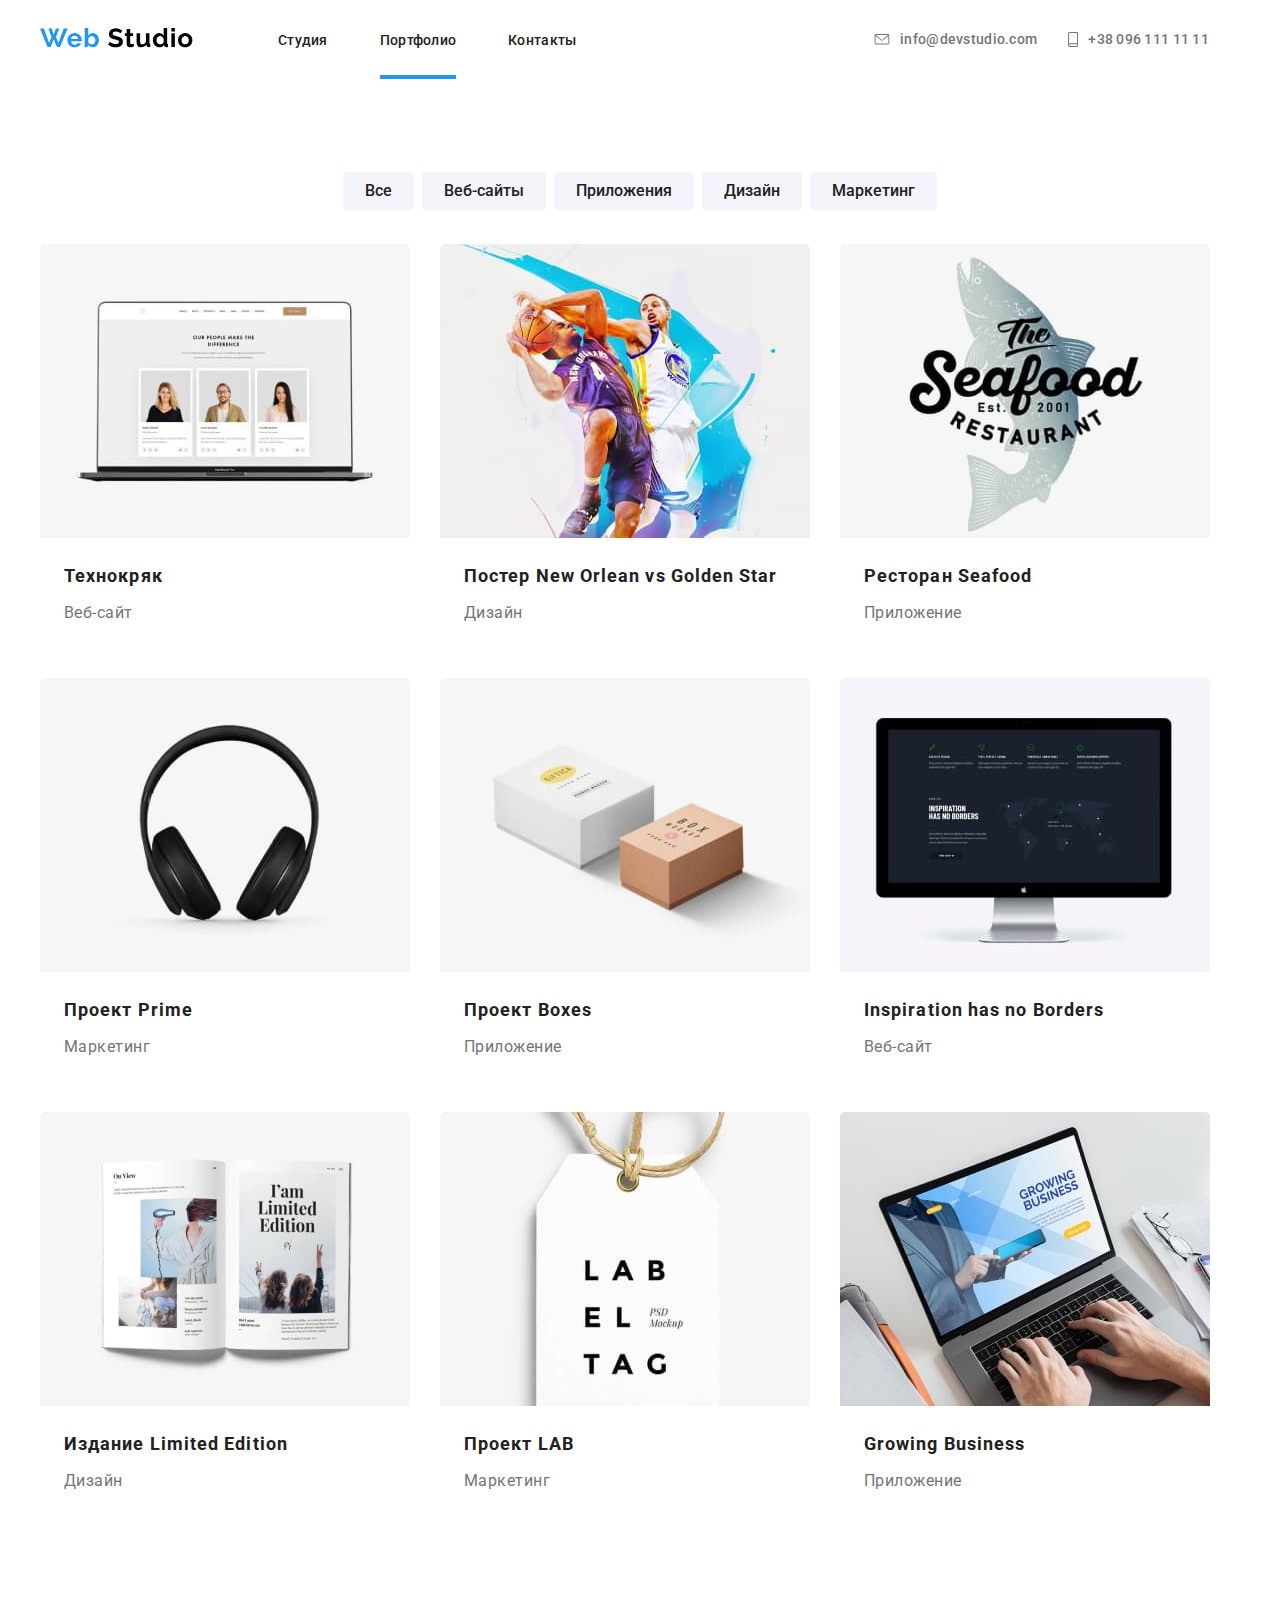
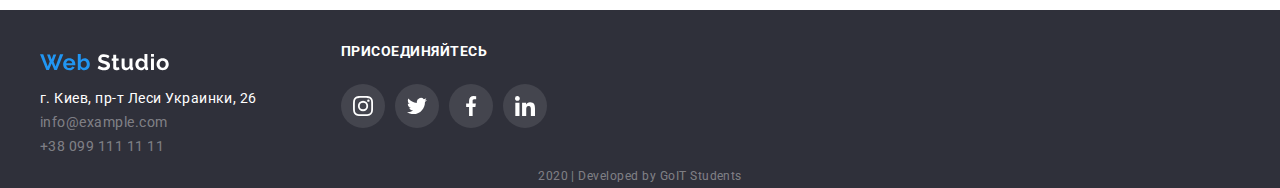
==== portfolio.html @ e6ce09cf "Создала 6 дз" ====
<!DOCTYPE html>
<html lang="en">
  <head>
    <meta charset="UTF-8" />
    <meta name="viewport" content="width=device-width, initial-scale=1.0" />
    <title>Document</title>
    <link rel="stylesheet" href="./css/normalize.css" />
    <link rel="stylesheet" href="./css/styles.css" />
  </head>
  <body>
    <!-- Шапка сайта -->
    <header>
      <nav>
        <div class="container main-nav">
          <a href="./index.html">
            <svg width="153px" height="30px">
              <use href="./images/sprite.svg#logo"></use>
            </svg>
          </a>

          <ul class="site-nav">
            <li class="site-nav-item">
              <a href="./index.html" class="menu">Студия</a>
            </li>
            <li class="site-nav-item">
              <a href="./portfolio.html" class="menu menu2">Портфолио</a>
            </li>
            <li class="site-nav-item"><a href="" class="menu">Контакты</a></li>
          </ul>

          <ul class="site-nav-1">
            <li class="site-nav-address">
              <a href="mailto:info@devstudio.com" class="link"
                ><svg class="contacts-svg" width="16px" height="11px">
                  <use href="./images/sprite.svg#envelope"></use>
                </svg>
                info@devstudio.com</a
              >
            </li>
            <li class="site-nav-address">
              <a href="tel:+380961111111" class="link"
                ><svg class="contacts-svg" width="10px" height="15px">
                  <use href="./images/sprite.svg#smartphone"></use>
                </svg>
                +38 096 111 11 11</a
              >
            </li>
          </ul>
        </div>
      </nav>
    </header>
    <!--Тело сайта-->
    <main>
      <section class="container">
        <!-- <h2>Проекты</h2> -->
        <ul class="box1 ul-position">
          <li class="box1-item">
            <button class="button2" type="button">Все</button>
          </li>
          <li class="box1-item">
            <button class="button2" type="button">Веб-сайты</button>
          </li>
          <li class="box1-item">
            <button class="button2" type="button">Приложения</button>
          </li>
          <li class="box1-item">
            <button class="button2" type="button">Дизайн</button>
          </li>
          <li class="box1-item">
            <button class="button2" type="button">Маркетинг</button>
          </li>
        </ul>

        <ul class="box2 ul-position">
          <li class="box2-item">
            <a href="" class="project-link">
              <div class="works__overlay">
                <img src="./images/portfolio-img1.jpg" alt="" />
                <p class="hover-description">
                  Технокряк это современная площадка распространения
                  коронавируса. Компании используют эту платформу для цифрового
                  шпионажа и атак на защищённые сервера конкурентов.
                </p>
              </div>
              <div class="box2-titles">
                <h3 class="projects-title">Технокряк</h3>
                <p class="project-filter">Веб-сайт</p>
              </div>
            </a>
          </li>
          <li class="box2-item">
            <a href="" class="project-link">
              <div class="works__overlay">
                <img src="./images/portfolio-img2.jpg" alt="" />
                <p class="hover-description">
                  Технокряк это современная площадка распространения
                  коронавируса. Компании используют эту платформу для цифрового
                  шпионажа и атак на защищённые сервера конкурентов.
                </p>
              </div>
              <div class="box2-titles">
                <h3 class="projects-title">Постер New Orlean vs Golden Star</h3>
                <p class="project-filter">Дизайн</p>
              </div>
            </a>
          </li>
          <li class="box2-item">
            <a href="" class="project-link">
              <div class="works__overlay">
                <img src="./images/portfolio-img3.jpg" alt="" />
                <p class="hover-description">
                  Технокряк это современная площадка распространения
                  коронавируса. Компании используют эту платформу для цифрового
                  шпионажа и атак на защищённые сервера конкурентов.
                </p>
              </div>
              <div class="box2-titles">
                <h3 class="projects-title">Ресторан Seafood</h3>
                <p class="project-filter">Приложение</p>
              </div>
            </a>
          </li>
          <li class="box2-item">
            <a href="" class="project-link">
              <div class="works__overlay">
                <img src="./images/portfolio-img4.jpg" alt="" />
                <p class="hover-description">
                  Технокряк это современная площадка распространения
                  коронавируса. Компании используют эту платформу для цифрового
                  шпионажа и атак на защищённые сервера конкурентов.
                </p>
              </div>
              <div class="box2-titles">
                <h3 class="projects-title">Проект Prime</h3>
                <p class="project-filter">Маркетинг</p>
              </div>
            </a>
          </li>
          <li class="box2-item">
            <a href="" class="project-link">
              <div class="works__overlay">
                <img src="./images/portfolio-img5.jpg" alt="" />
                <p class="hover-description">
                  Технокряк это современная площадка распространения
                  коронавируса. Компании используют эту платформу для цифрового
                  шпионажа и атак на защищённые сервера конкурентов.
                </p>
              </div>
              <div class="box2-titles">
                <h3 class="projects-title">Проект Boxes</h3>
                <p class="project-filter">Приложение</p>
              </div>
            </a>
          </li>
          <li class="box2-item">
            <a href="" class="project-link">
              <div class="works__overlay">
                <img src="./images/portfolio-img6.jpg" alt="" />
                <p class="hover-description">
                  Технокряк это современная площадка распространения
                  коронавируса. Компании используют эту платформу для цифрового
                  шпионажа и атак на защищённые сервера конкурентов.
                </p>
              </div>
              <div class="box2-titles">
                <h3 class="projects-title">Inspiration has no Borders</h3>
                <p class="project-filter">Веб-сайт</p>
              </div>
            </a>
          </li>
          <li class="box2-item">
            <a href="" class="project-link">
              <div class="works__overlay">
                <img src="./images/portfolio-img7.jpg" alt="" />
                <p class="hover-description">
                  Технокряк это современная площадка распространения
                  коронавируса. Компании используют эту платформу для цифрового
                  шпионажа и атак на защищённые сервера конкурентов.
                </p>
              </div>
              <div class="box2-titles">
                <h3 class="projects-title">Издание Limited Edition</h3>
                <p class="project-filter">Дизайн</p>
              </div>
            </a>
          </li>
          <li class="box2-item">
            <a href="" class="project-link">
              <div class="works__overlay">
                <img src="./images/portfolio-img8.jpg" alt="" />
                <p class="hover-description">
                  Технокряк это современная площадка распространения
                  коронавируса. Компании используют эту платформу для цифрового
                  шпионажа и атак на защищённые сервера конкурентов.
                </p>
              </div>
              <div class="box2-titles">
                <h3 class="projects-title">Проект LAB</h3>
                <p class="project-filter">Маркетинг</p>
              </div>
            </a>
          </li>
          <li class="box2-item">
            <a href="" class="project-link">
              <div class="works__overlay">
                <img src="./images/portfolio-img9.jpg" alt="" />
                <p class="hover-description">
                  Технокряк это современная площадка распространения
                  коронавируса. Компании используют эту платформу для цифрового
                  шпионажа и атак на защищённые сервера конкурентов.
                </p>
              </div>
              <div class="box2-titles">
                <h3 class="projects-title">Growing Business</h3>
                <p class="project-filter">Приложение</p>
              </div>
            </a>
          </li>
        </ul>
      </section>
    </main>

    <!--footer-->
    <!--footer-->
    <footer>
      <div class="container footer-icon">
        <section>
          <a href="./index.html">
            <svg class="web-studio" width="129px" height="26px">
              <use href="./images/sprite.svg#logo-white"></use>
            </svg>
          </a>
          <address>
            <ul>
              <li class="address">
                г. Киев, пр-т Леси Украинки, 26
              </li>
              <li>
                <a href="mailto:info@example.com" class="info"
                  >info@example.com</a
                >
              </li>
              <li>
                <a href="tel:+380991111111" class="info">+38 099 111 11 11</a>
              </li>
            </ul>
          </address>
        </section>
        <section>
          <p class="join">присоединяйтесь</p>
          <ul class="container-2 footer-icon-margin">
            <li class="portfolio-icons">
              <a href="" class="footer_ellipse">
                <svg width="20px" height="20px">
                  <use href="./images/sprite.svg#footer_ellipse1"></use>
                </svg>
              </a>
            </li>
            <li class="portfolio-icons">
              <a href="" class="footer_ellipse">
                <svg width="20px" height="20px">
                  <use href="./images/sprite.svg#footer_ellipse2"></use>
                </svg>
              </a>
            </li>
            <li class="portfolio-icons">
              <a href="" class="footer_ellipse">
                <svg width="20px" height="20px">
                  <use href="./images/sprite.svg#footer_ellipse3"></use>
                </svg>
              </a>
            </li>
            <li class="portfolio-icons">
              <a href="" class="footer_ellipse">
                <svg width="20px" height="20px">
                  <use href="./images/sprite.svg#footer_ellipse4"></use>
                </svg>
              </a>
            </li>
          </ul>
        </section>
      </div>
      <p class="year">2020 | Developed by GoIT Students</p>
    </footer>
  </body>
</html>
---- css/styles.css ----
@import url('https://fonts.googleapis.com/css?family=Roboto:300,400,500,700&subset=cyrillic');
:root {
  --accent-color: #2196f3;
  --what-we-do-color: #f5f4fa;
  --primary-text-color: #757575;
  --title-text-color: #212121;
  --primary-white-color: #ffffff;
  --secondary-text-color: rgba(255, 255, 255, 0.4);
  --footer-backgroung-color: #2f303a;
  --people-icons: #afb1b8;
  --footer-ellipce: #c4c4c4;
  --cubic: cubic-bezier(0.4, 0, 0.2, 1);
  --overlay: rgba(33, 150, 243, 0.9);
  --ourwork: rgba(47, 48, 58, 0.8);
  --duration: 250ms;
}
html {
  box-sizing: border-box;
}

body {
  font-family: 'Roboto', sans-serif;
  letter-spacing: 0.03em;
  font-style: normal;
}

*,
*::before,
*::after {
  box-sizing: inherit;
}
.big-img {
  max-width: 1600px;
  background-image: linear-gradient(
      to right,
      rgba(47, 48, 58, 0.8),
      rgba(47, 48, 58, 0.8)
    ),
    url('../images/big_img.jpg');
  background-color: var(--footer-backgroung-color);
  background-size: cover;
  background-position: center;
  padding-top: 200px;
  padding-bottom: 200px;
  margin-left: auto;
  margin-right: auto;
}
.hero {
  flex-direction: column;
}
.button {
  display: flex;
  align-items: center;
  text-align: center;
  margin: auto;
  font-family: Roboto;
  width: 200px;
  height: 50px;
  font-size: 16px;
  font-weight: bold;
  line-height: 1, 9;
  box-shadow: 0px 4px 4px rgba(0, 0, 0, 0.15);
  background-color: var(--accent-color);
  color: var(--primary-white-color);
  text-decoration: none;
  padding: 10px 32px;
  border-radius: 4px;
}
.button2 {
  display: flex;
  align-items: center;
  text-align: center;
  margin: auto;
  font-family: Roboto;
  height: 38px;
  background-color: var(--what-we-do-color);
  color: var(--title-text-color);
  font-size: 16px;
  line-height: 1, 9;
  border-radius: 4px;
  padding: 6px 22px;
  font-weight: 500;
  border: none;
}
.button2:hover {
  display: flex;
  align-items: center;
  text-align: center;
  margin: auto;
  font-family: Roboto;
  height: 38px;
  background-color: var(--accent-color);
  color: var(--primary-white-color);
  font-size: 16px;
  line-height: 1, 9;
  border-radius: 4px;
  padding: 6px 22px;
  font-weight: 500;
  box-shadow: 0px 2px 2px rgba(0, 0, 0, 0.12), 0px 1px 2px rgba(0, 0, 0, 0.08),
    0px 3px 1px rgba(0, 0, 0, 0.1);
  border: none;
  transition-duration: var(--duration);
  transition-timing-function: var(--cubic);
}

.white-title {
  display: block;
  margin: 0 0 30px 0;
  padding: 0;
  width: 696px;

  font-family: Roboto;
  font-weight: 900;
  font-size: 44px;
  line-height: 1.37;

  text-align: center;
  letter-spacing: 0.06em;
  text-transform: uppercase;
  color: var(--primary-white-color);
  margin-left: auto;
  margin-right: auto;
  margin-bottom: 46px;
}

.container {
  width: 1230px;
  padding-left: 15px;
  padding-right: 15px;
  margin-left: auto;
  margin-right: auto;
}
.main-nav {
  display: flex;
  align-items: center;
  height: 80px;
}
.container-2 {
  display: flex;
  width: 207px;

  padding-left: 0px;
  padding-right: 0px;
  margin-left: auto;
  margin-right: auto;
  margin-bottom: 36px;
}
.container-our-proses {
  padding-top: 94px;
}
.container-what-we-do {
  padding-top: 94px;
  padding-bottom: 94px;
}

.container-our-clients {
  padding-top: 94px;
  padding-bottom: 107px;
}
.ul-position {
  display: flex;
}
.site-nav {
  display: flex;
  margin-left: 85px;
}
.site-nav-1 {
  display: flex;
  margin-left: auto;
}

.site-nav-item:not(:last-child) {
  margin-right: 52px;
}

.site-nav-address {
  margin-right: 31px;
  margin-left: auto;
}

.color {
  background-color: #f5f4fa;
  padding-top: 92px;
}
.what-we-do:not(:last-child) {
  margin-right: 30px;
}

.what-we-do-icons {
  display: flex;
  background-color: var(--what-we-do-color);
  height: 120px;
  border-radius: 4px;
  align-items: center;
  justify-content: center;
}

.icons-margin .what-we-do {
  width: 270px;
}
.our-work:not(:last-child) {
  margin-right: 30px;
}
.our-work {
  width: 370px;
  height: 294px;
  position: relative;
}
.card-color {
  background-color: var(--primary-white-color);
  margin-bottom: 92px;
  box-shadow: 0px 2px 1px rgba(0, 0, 0, 0.2), 0px 1px 1px rgba(0, 0, 0, 0.14),
    0px 1px 3px rgba(0, 0, 0, 0.12);
}
.portfolio-icons:not(:last-child) {
  margin-right: 10px;
}
.portfolio-icons {
  display: flex;

  box-sizing: border-box;

  align-items: center;
  justify-content: center;
}
.social-ellipce {
  display: flex;

  width: 44px;
  height: 44px;
  border-radius: 50%;
  background: var(--what-we-do-color);
  margin-right: 0px;
  padding: 0;
  justify-content: center;
  align-items: center;
  fill: var(--people-icons);
}
.social-ellipce:hover {
  background: var(--accent-color);
  fill: var(--primary-white-color);
  transition-duration: var(--duration);
  transition-timing-function: var(--cubic);
}

.client {
  margin-right: 30px;
}
.client-icons-item {
  display: flex;
  width: 170px;
  height: 90px;
  justify-content: center;
  align-items: center;

  border: 1px solid #afb1b8;
  border-radius: 4px;
  fill: var(--people-icons);
}
.client-icons-item:hover {
  fill: var(--accent-color);
  border: 1px solid var(--accent-color);
  transition-duration: var(--duration);
  transition-timing-function: var(--cubic);
}
.client-icons-item:focus {
  fill: var(--accent-color);
  border: 1px solid var(--accent-color);
  transition-duration: var(--duration);
  transition-timing-function: var(--cubic);
}
ul {
  list-style: none;
  padding: 0px;
  margin: 0px;
}
h1,
h2,
h3,
h4,
h5,
h6 {
  padding: 0px;
  margin: 0px;
}
p {
  padding: 0px;
  margin: 0px;
}
.menu {
  color: var(--title-text-color);
  text-decoration: none;
  font-weight: 500;
  font-size: 14px;
  line-height: 1.14;
  letter-spacing: 0.02em;
  position: relative;
  padding-bottom: 31px;
}
.menu2::after {
  content: '';

  display: block;
  position: absolute;
  left: 0;
  bottom: 0;
  width: 100%;
  height: 4px;

  /* opacity: 0; */
  background-color: var(--accent-color);
  transform: scaleX(1);
  transition: transform 250ms cubic-bezier(0.4, 0, 0.2, 1);
}

.menu:hover {
  color: var(--accent-color);
}
.menu:focus {
  color: var(--accent-color);
}
.link {
  color: var(--primary-text-color);
  display: flex;
  align-items: center;

  font-family: Roboto;
  font-weight: 500;
  font-size: 14px;
  line-height: 1.14;
  letter-spacing: 0.02em;
  text-decoration: none;
  fill: var(--primary-text-color);
}
.link:hover {
  color: var(--accent-color);
  fill: var(--accent-color);
  transition-duration: 250ms;
  transition-timing-function: var(--cubic);
}
.link:focus {
  color: var(--accent-color);
  fill: var(--accent-color);
  transition-duration: var(--duration);
  transition-timing-function: var(--cubic);
}

.contacts-svg {
  margin-right: 10px;
}
.contacts-svg:hover {
  color: var(--accent-color);
  transition-duration: var(--duration);
  transition-timing-function: var(--cubic);
}
.contacts-svg:focus {
  color: var(--accent-color);
  transition-duration: var(--duration);
  transition-timing-function: var(--cubic);
}

.proses {
  font-weight: bold;
  font-size: 14px;
  line-height: 1.14;
  margin-top: 30px;
  text-transform: uppercase;
  color: var(--title-text-color);
}
.proses-description {
  font-weight: normal;
  font-size: 14px;
  line-height: 1.71;
  margin-top: 15px;
  color: var(--primary-text-color);
}
.title {
  font-weight: bold;
  font-size: 36px;
  line-height: 1.17;
  text-align: center;
  margin-bottom: 50px;
  color: var(--title-text-color);
}
.title-margin {
  margin-top: 92px;
}
.white-description {
  font-weight: bold;
  font-size: 14px;
  line-height: 1.14;

  text-transform: uppercase;
  color: var(--primary-white-color);
  position: absolute;
  background-color: var(--ourwork);
  bottom: 0;
  width: 100%;
  height: 70px;
  text-align: center;
  padding: 27px;
}

.names {
  font-weight: 500;
  font-size: 16px;
  line-height: 1.18;
  text-align: center;
  margin-top: 30px;
  color: var(--title-text-color);
}
.profession {
  font-weight: normal;
  font-size: 16px;
  line-height: 1.18;
  text-align: center;
  margin-top: 10px;
  margin-bottom: 16px;
  color: var(--primary-text-color);
}
.icons-margin {
  margin-bottom: 24px;
}
.address {
  font-weight: normal;
  font-size: 14px;
  line-height: 1.71;
  color: var(--primary-white-color);
  font-style: normal;
  width: 231px;
  margin-right: 70px;
}
.footer-icon {
  padding-top: 34px;
  display: flex;
  align-items: center;
}

.footer-icon-margin {
  margin-top: 24px;
}
.info {
  font-weight: normal;
  font-size: 14px;
  line-height: 1.71;
  color: var(--secondary-text-color);
  text-decoration: none;
  font-style: normal;
}
.join {
  font-weight: bold;
  font-size: 14px;
  line-height: 1.14;
  text-transform: uppercase;
  color: var(--primary-white-color);
}
.year {
  font-weight: normal;
  font-size: 12px;
  line-height: 2;
  text-align: center;
  color: var(--secondary-text-color);
}
/* Контейнеры проекта */
.box1 {
  justify-content: center;
  padding-top: 92px;
  padding-bottom: 34px;
}
.box1-item:not(:last-child) {
  padding-right: 8px;
}

.box2 {
  display: flex;
  flex-wrap: wrap;
  padding-bottom: 94px;
  margin-top: 0px;
}

.box2-item {
  width: 370px;
  margin-right: 30px;
  margin-bottom: 30px;
}
.box2-item:hover {
  box-shadow: 1px 4px 6px rgba(0, 0, 0, 0.16), 0px 4px 4px rgba(0, 0, 0, 0.06),
    0px 1px 1px rgba(0, 0, 0, 0.12);
}

.box2-item:nth-child(3n) {
  margin-right: 0px;
}
.box2-item:nth-last-child(-n + 3) {
  margin-bottom: 0px;
}
.box2-item:hover .hover-description,
.box2-item:focus .hover-description {
  transform: translate(-50%, -50%);
  opacity: 1;
}

.box2-titles {
  display: block;
  text-decoration: none;
  width: 322px;
  height: 70px;
  margin: 20px 24px;
}
.project-link {
  text-decoration: none;
}
.works__overlay {
  position: relative;
  overflow: hidden;
  width: 370px;
  height: 294px;
}
.works__overlay::before {
  display: inline-block;
  content: '';

  position: absolute;
  /* width: 100%;
  height: 100%; */
  background-color: var(--overlay);
  transform: translateY(100%);
  top: 0;
  bottom: 0;
  transition: transform 250ms cubic-bezier(0.4, 0, 0.2, 1);
  opacity: 0;
}
.box2__item:hover .works__overlay:before {
  transform: translateY(0);
  opacity: 1;
}
.hover-description {
  font-weight: normal;
  font-size: 18px;
  line-height: 1.56;
  letter-spacing: 0.03em;
  background-color: var(--overlay);
  color: var(--primary-white-color);

  position: absolute;
  top: 50%;
  left: 50%;

  transform: translate(-50%, 100%);
  display: flex;
  width: 100%;
  height: 100%;
  align-items: center;
  padding-right: 24px;
  padding-left: 24px;
  margin: 0;

  opacity: 0;
  transition: transform 250ms var(--cubic), opacity 250ms var(--cubic);
}

.projects-title {
  font-weight: bold;
  font-size: 18px;
  line-height: 2;
  letter-spacing: 0.06em;
  color: var(--title-text-color);
  margin-bottom: 4px;
  width: 322px;
  height: 36px;
}
.project-filter {
  font-weight: normal;
  font-size: 16px;
  line-height: 1.87;
  letter-spacing: 0.03em;
  color: var(--primary-text-color);
  width: 322px;
  height: 36px;
}

footer {
  background-color: var(--footer-backgroung-color);
}
.footer_ellipse {
  display: flex;

  width: 44px;
  height: 44px;
  border-radius: 50%;
  background: rgba(255, 255, 255, 0.1);
  margin-right: 0px;
  padding: 0;
  justify-content: center;
  align-items: center;
  fill: var(--primary-white-color);
}
.footer_ellipse:hover {
  background: var(--accent-color);
  fill: var(--primary-white-color);
  transition-duration: var(--duration);
  transition-timing-function: var(--cubic);
}
.footer_ellipse:focus {
  background: var(--accent-color);
  fill: var(--primary-white-color);
  transition-duration: var(--duration);
  transition-timing-function: var(--cubic);
}
.footer-icons-item {
  align-items: center;
}
.web-studio {
  margin-bottom: 8px;
}
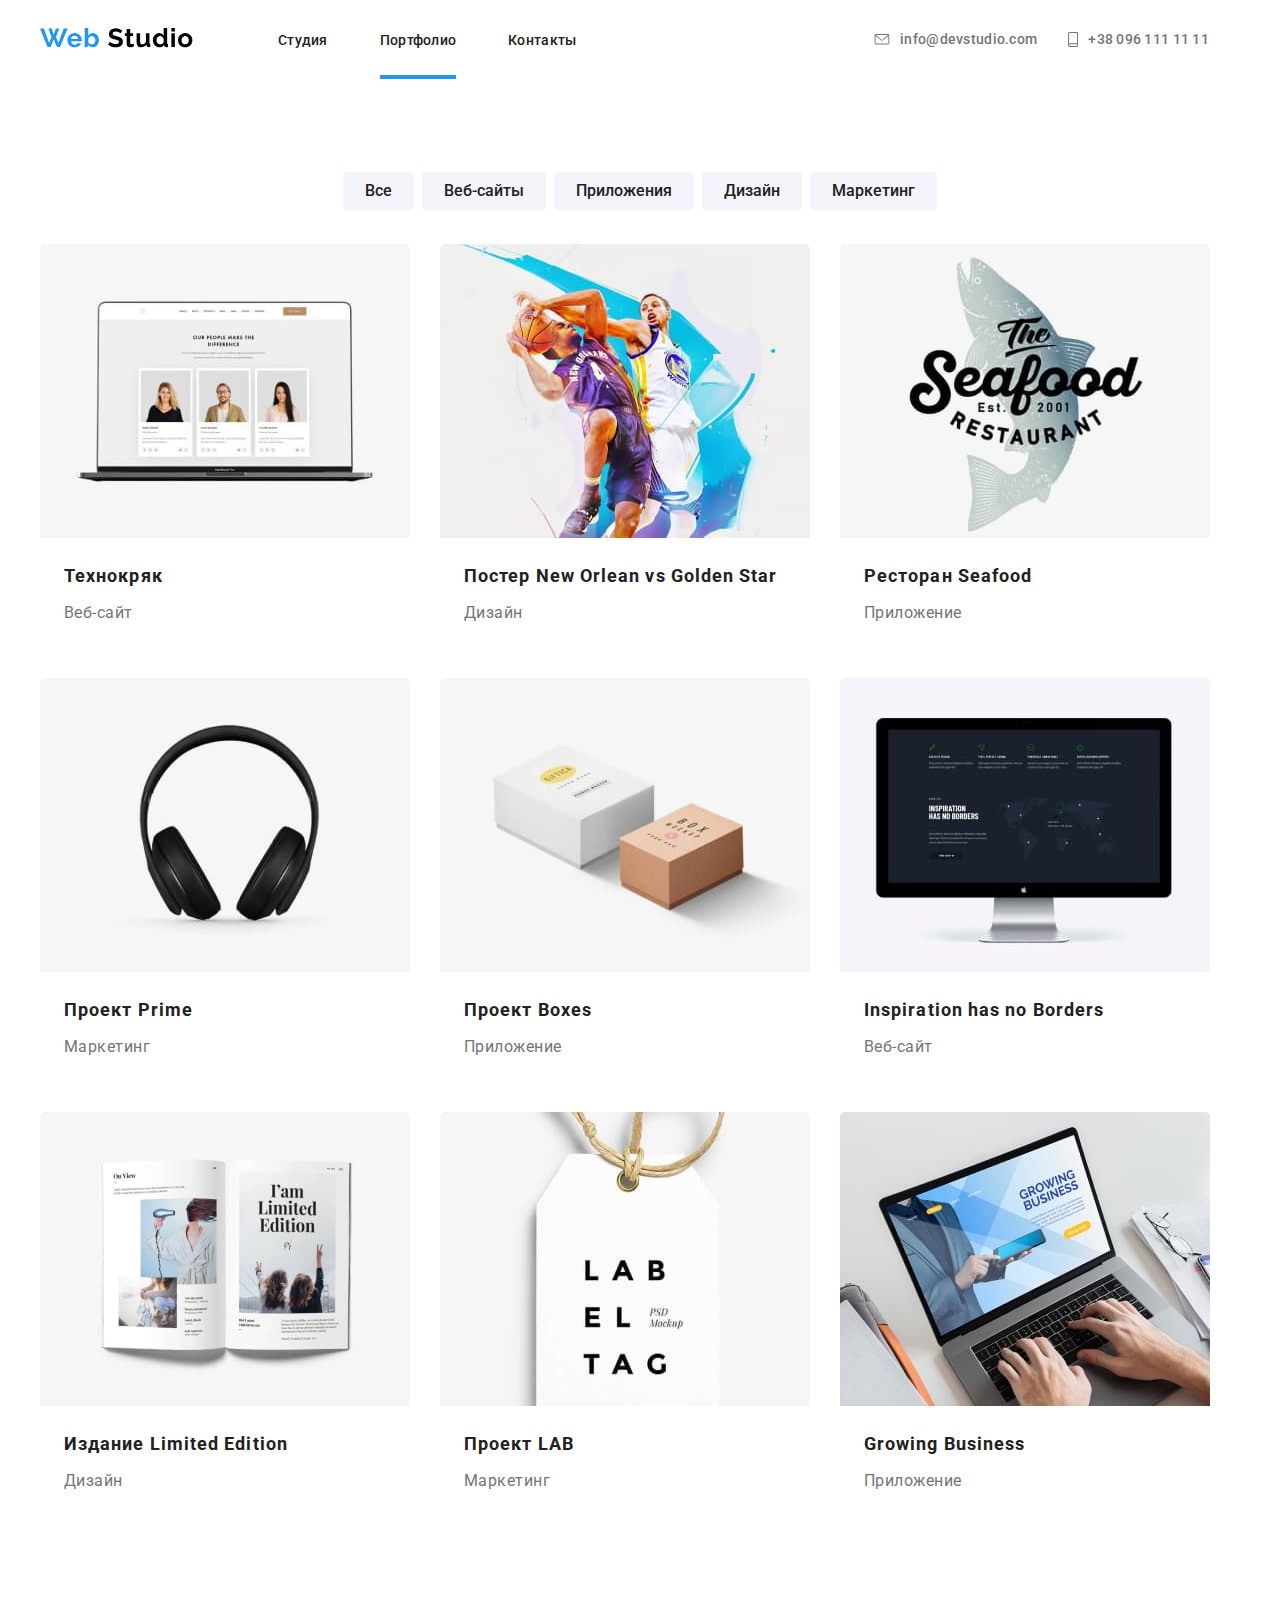
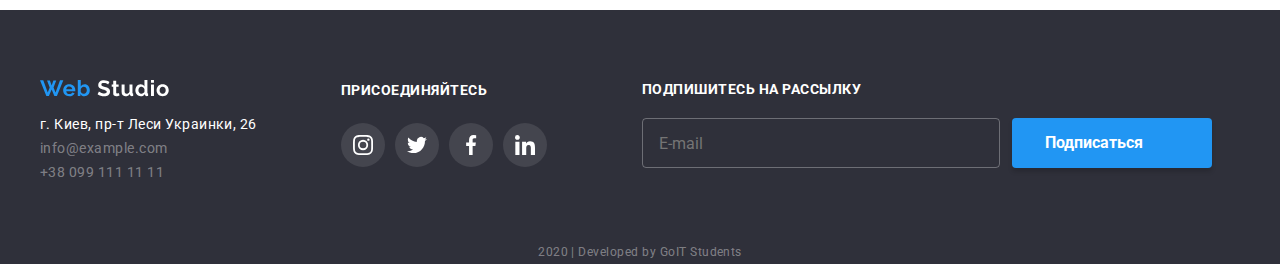
==== commit 16c6ef2b: "Сверстала модальное окно и футер. Подключила js" ====
--- a/portfolio.html
+++ b/portfolio.html
@@ -221,10 +221,9 @@
     </main>
 
     <!--footer-->
-    <!--footer-->
     <footer>
       <div class="container footer-icon">
-        <section>
+        <section class="footer1-margin">
           <a href="./index.html">
             <svg class="web-studio" width="129px" height="26px">
               <use href="./images/sprite.svg#logo-white"></use>
@@ -246,6 +245,7 @@
             </ul>
           </address>
         </section>
+
         <section>
           <p class="join">присоединяйтесь</p>
           <ul class="container-2 footer-icon-margin">
@@ -279,6 +279,29 @@
             </li>
           </ul>
         </section>
+
+        <section>
+          <p class="join">Подпишитесь на рассылку</p>
+          <ul class="footer-list">
+            <li>
+              <input
+                type="text"
+                placeholder="E-mail"
+                class="footer-input"
+                name="mail"
+                id="mail"
+              />
+            </li>
+            <li class="footer-margin">
+              <button class="button" type="submit">
+                Подписаться
+                <svg class="footer-margin" width="24px" height="24px">
+                  <use href="./images/sprite3.svg#send"></use>
+                </svg>
+              </button>
+            </li>
+          </ul>
+        </section>
       </div>
       <p class="year">2020 | Developed by GoIT Students</p>
     </footer>
--- a/css/styles.css
+++ b/css/styles.css
@@ -13,6 +13,7 @@
   --overlay: rgba(33, 150, 243, 0.9);
   --ourwork: rgba(47, 48, 58, 0.8);
   --duration: 250ms;
+  --modal-button: #188ce8;
 }
 html {
   box-sizing: border-box;
@@ -48,10 +49,224 @@
 .hero {
   flex-direction: column;
 }
+
+.form {
+  width: 528px;
+  height: 580px;
+  padding-left: 40px;
+  padding-right: 40px;
+  padding-top: 90px;
+  position: absolute;
+  margin-left: auto;
+  margin-right: auto;
+  top: 50%;
+  margin-top: -290px;
+  left: 0;
+  right: 0;
+  z-index: 1;
+
+  background: var(--primary-white-color);
+  box-shadow: 0px 2px 1px rgba(0, 0, 0, 0.2), 0px 1px 1px rgba(0, 0, 0, 0.14),
+    0px 1px 3px rgba(0, 0, 0, 0.12);
+  border-radius: 4px;
+}
+
+.policy {
+  font-size: 14px;
+  margin-left: auto;
+  margin-right: auto;
+  letter-spacing: 0.03em;
+  margin-bottom: 32px;
+  text-align: center;
+}
+
+.form-filed {
+  margin-bottom: 28px;
+  position: relative;
+}
+
+.form-label {
+  position: absolute;
+  left: 0;
+  top: 50%;
+  transform: translateY(-50%) translateX(40px);
+  color: var(--primary-text-color);
+  transition: 300ms ease transform;
+}
+
+.form-comment {
+  position: absolute;
+  transform: translateY(16px) translateX(16px);
+  color: var(--primary-text-color);
+  transition: 300ms ease transform;
+}
+
+.form-icon {
+  position: absolute;
+  left: 0;
+  top: 50%;
+  transform: translateY(-50%) translateX(16px);
+  /* color: var(--primary-text-color); */
+  /* transition: 300ms ease transform; */
+}
+
+.modal_icon {
+  width: 16px;
+  height: 16px;
+  fill: var(--title-text-color);
+}
+
+.footer-input {
+  width: 358px;
+  height: 50px;
+  border: 1px solid rgba(255, 255, 255, 0.3);
+  border-radius: 4px;
+  padding-left: 16px;
+  padding-right: 20px;
+  color: var(--primary-white-color);
+  background-color: rgba(255, 255, 255, 0);
+}
+
+.footer-list {
+  display: flex;
+  margin-top: 20px;
+
+  align-items: center;
+  justify-content: center;
+}
+
+.form-input {
+  margin: 0;
+  /* padding: 10px; */
+  font: inherit;
+  width: 100%;
+  height: 40px;
+  border: 1px solid rgba(33, 33, 33, 0.2);
+  box-sizing: border-box;
+  border-radius: 4px;
+  padding-left: 40px;
+  padding-right: 20px;
+}
+
+.checkbox-custom {
+  position: absolute;
+  z-index: -1;
+  opacity: 0;
+}
+
+.checkbox-custom + label {
+  display: inline-flex;
+  align-items: center;
+  user-select: none;
+}
+
+.checkbox-custom + label::before {
+  content: '';
+  display: inline-block;
+  width: 16px;
+  height: 16px;
+  flex-shrink: 0;
+  flex-grow: 0;
+  border: 2px solid #212121;
+  border-radius: 2px;
+  margin-right: 0.5em;
+  background-repeat: no-repeat;
+  background-position: center center;
+  /* background-size: 50% 50%; */
+}
+
+.checkbox-custom:checked + label::before {
+  border-color: var(--accent-color);
+  background-color: var(--accent-color);
+  background-image: url('../images/ok.svg');
+}
+
+.a-policy {
+  text-decoration: none;
+  text-decoration: underline;
+  color: var(--accent-color);
+  margin-left: 3px;
+}
+
+.form-filed input:focus + label + svg {
+  fill: var(--accent-color);
+}
+
+.form-input:focus {
+  outline: none;
+  border: 1px solid rgba(33, 150, 243, 0.9);
+}
+
+.form-input:not(:placeholder-shown) + .form-label,
+.form-input:focus + .form-label {
+  transform: translateY(-40px) translateX(0);
+  color: var(--accent-color);
+}
+
+.comment {
+  width: 448px;
+  height: 120px;
+  border: 1px solid rgba(33, 33, 33, 0.2);
+  box-sizing: border-box;
+  border-radius: 4px;
+  padding-left: 15px;
+  padding-top: 15px;
+}
+
+.comment:focus {
+  outline: none;
+  border: 1px solid rgba(33, 150, 243, 0.9);
+}
+.leave-your-information {
+  position: absolute;
+  top: 0;
+  font-family: Roboto;
+  font-style: normal;
+  font-weight: bold;
+  font-size: 20px;
+  line-height: 23px;
+  text-align: center;
+  letter-spacing: 0.03em;
+  color: var(--title-text-color);
+  margin-top: 36px;
+}
+
+.cancel-btn {
+  position: absolute;
+  top: 0;
+  right: 0;
+  width: 30px;
+  height: 30px;
+  background-color: var(--primary-white-color);
+  border-radius: 100px;
+  border: 1px solid rgba(33, 33, 33, 0.2);
+  margin-top: 4px;
+  margin-right: 20px;
+  fill: var(--title-text-color);
+}
+
+.cancel-btn:hover {
+  transform: translate(0, -30%);
+}
+
+.cancel-btn:hover .cancel-icon {
+  fill: var(--accent-color);
+}
+
+.cancel-icon {
+  position: relative;
+  width: 18px;
+  height: 18px;
+  left: 50%;
+  margin-top: 4px;
+  transform: translate(-50%, 0);
+  fill: var(--title-text-color);
+}
+
 .button {
   display: flex;
   align-items: center;
-  text-align: center;
+  justify-content: center;
   margin: auto;
   font-family: Roboto;
   width: 200px;
@@ -65,7 +280,9 @@
   text-decoration: none;
   padding: 10px 32px;
   border-radius: 4px;
-}
+  border: none;
+}
+
 .button2 {
   display: flex;
   align-items: center;
@@ -82,6 +299,7 @@
   font-weight: 500;
   border: none;
 }
+
 .button2:hover {
   display: flex;
   align-items: center;
@@ -204,6 +422,7 @@
 .our-work {
   width: 370px;
   height: 294px;
+  z-index: -1;
   position: relative;
 }
 .card-color {
@@ -431,13 +650,14 @@
   margin-right: 70px;
 }
 .footer-icon {
-  padding-top: 34px;
   display: flex;
   align-items: center;
 }
 
 .footer-icon-margin {
   margin-top: 24px;
+  margin-bottom: 0px;
+  margin-right: 94px;
 }
 .info {
   font-weight: normal;
@@ -610,6 +830,44 @@
 .footer-icons-item {
   align-items: center;
 }
+
+.footer-margin {
+  margin-left: 12px;
+}
 .web-studio {
   margin-bottom: 8px;
 }
+
+.footer1-margin {
+  margin-top: 65px;
+  margin-bottom: 55px;
+}
+
+.footer2-margin {
+  margin-top: 77px;
+  margin-bottom: 94px;
+}
+
+.footer3-margin {
+  margin-top: 77px;
+  margin-bottom: 90px;
+}
+
+.backdrop {
+  position: fixed;
+  top: 0;
+  left: 0;
+  width: 100%;
+  height: 100%;
+  background-color: rgba(0, 0, 0, 0.5);
+  opacity: 1;
+  visibility: visible;
+  transition: opacity var(--duration) cubic-bezier(0.4, 0, 0.2, 1),
+    visibility var(--duration) cubic-bezier(0.4, 0, 0.2, 1);
+}
+
+.backdrop.is-hidden {
+  visibility: hidden;
+  opacity: 0;
+  pointer-events: none;
+}
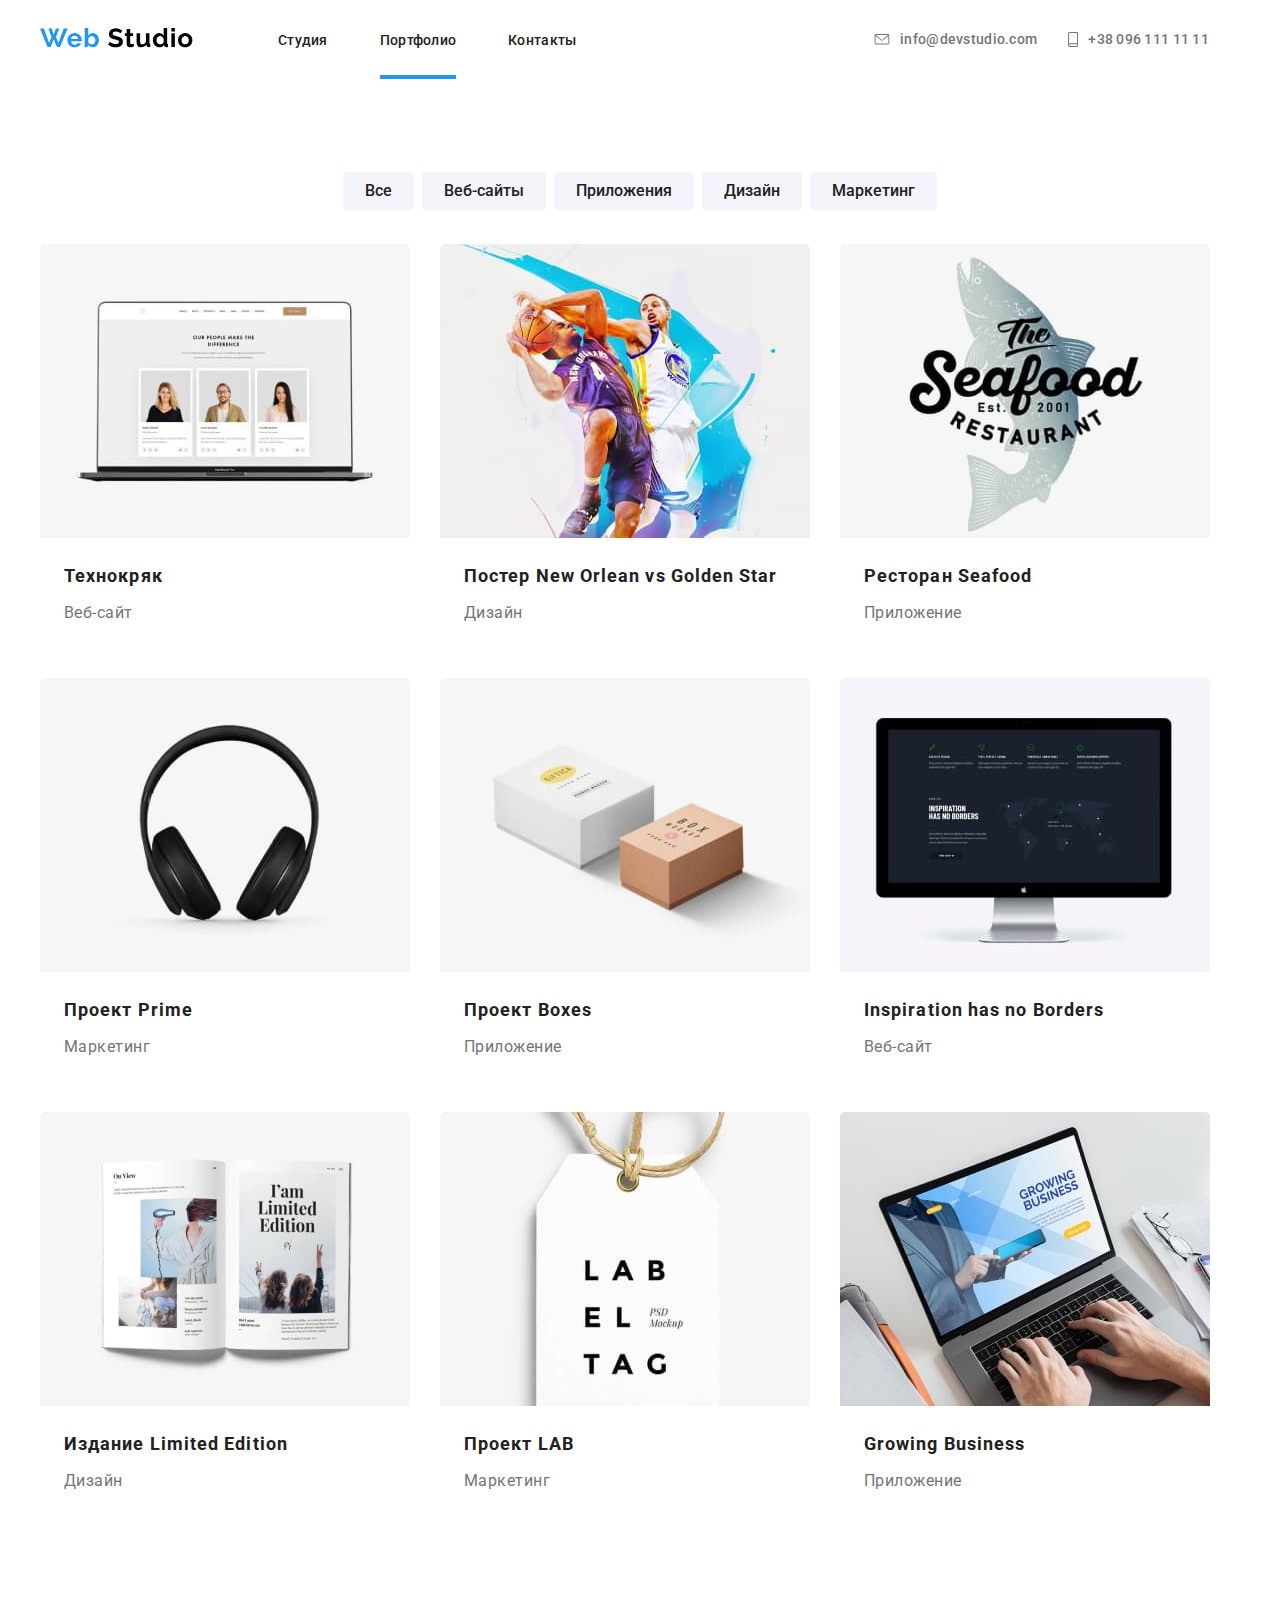
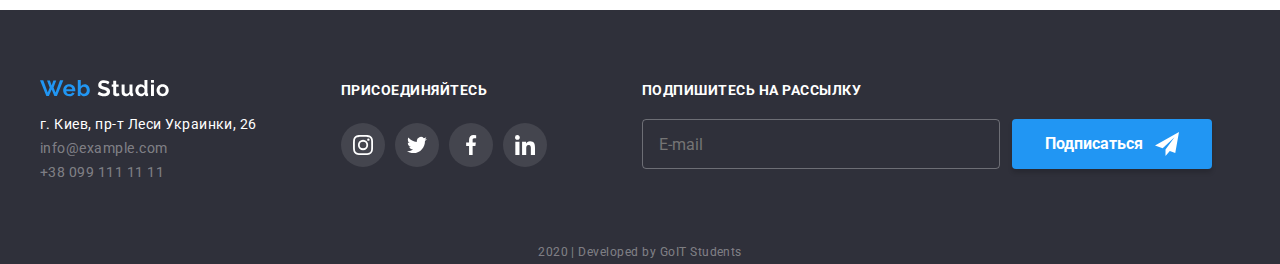
==== commit c668ee92: "Отработала обратную связь" ====
--- a/portfolio.html
+++ b/portfolio.html
@@ -280,8 +280,8 @@
           </ul>
         </section>
 
-        <section>
-          <p class="join">Подпишитесь на рассылку</p>
+        <form>
+          <label class="join">Подпишитесь на рассылку </label>
           <ul class="footer-list">
             <li>
               <input
@@ -301,7 +301,7 @@
               </button>
             </li>
           </ul>
-        </section>
+        </form>
       </div>
       <p class="year">2020 | Developed by GoIT Students</p>
     </footer>
--- a/css/styles.css
+++ b/css/styles.css
@@ -96,7 +96,9 @@
 
 .form-comment {
   position: absolute;
-  transform: translateY(16px) translateX(16px);
+  left: 0;
+  top: 0;
+  transform: translateY(12px) translateX(15px);
   color: var(--primary-text-color);
   transition: 300ms ease transform;
 }
@@ -111,8 +113,8 @@
 }
 
 .modal_icon {
-  width: 16px;
-  height: 16px;
+  width: 12px;
+  height: 12px;
   fill: var(--title-text-color);
 }
 
@@ -158,6 +160,7 @@
   display: inline-flex;
   align-items: center;
   user-select: none;
+  cursor: pointer;
 }
 
 .checkbox-custom + label::before {
@@ -199,10 +202,14 @@
 
 .form-input:not(:placeholder-shown) + .form-label,
 .form-input:focus + .form-label {
-  transform: translateY(-40px) translateX(0);
+  transform: translateY(-40px) translateX(16px);
   color: var(--accent-color);
 }
-
+.comment:not(:placeholder-shown) + .form-comment,
+.comment:focus + .form-comment {
+  transform: translateY(-22px) translateX(16px);
+  color: var(--accent-color);
+}
 .comment {
   width: 448px;
   height: 120px;
@@ -243,6 +250,7 @@
   margin-top: 4px;
   margin-right: 20px;
   fill: var(--title-text-color);
+  cursor: pointer;
 }
 
 .cancel-btn:hover {
